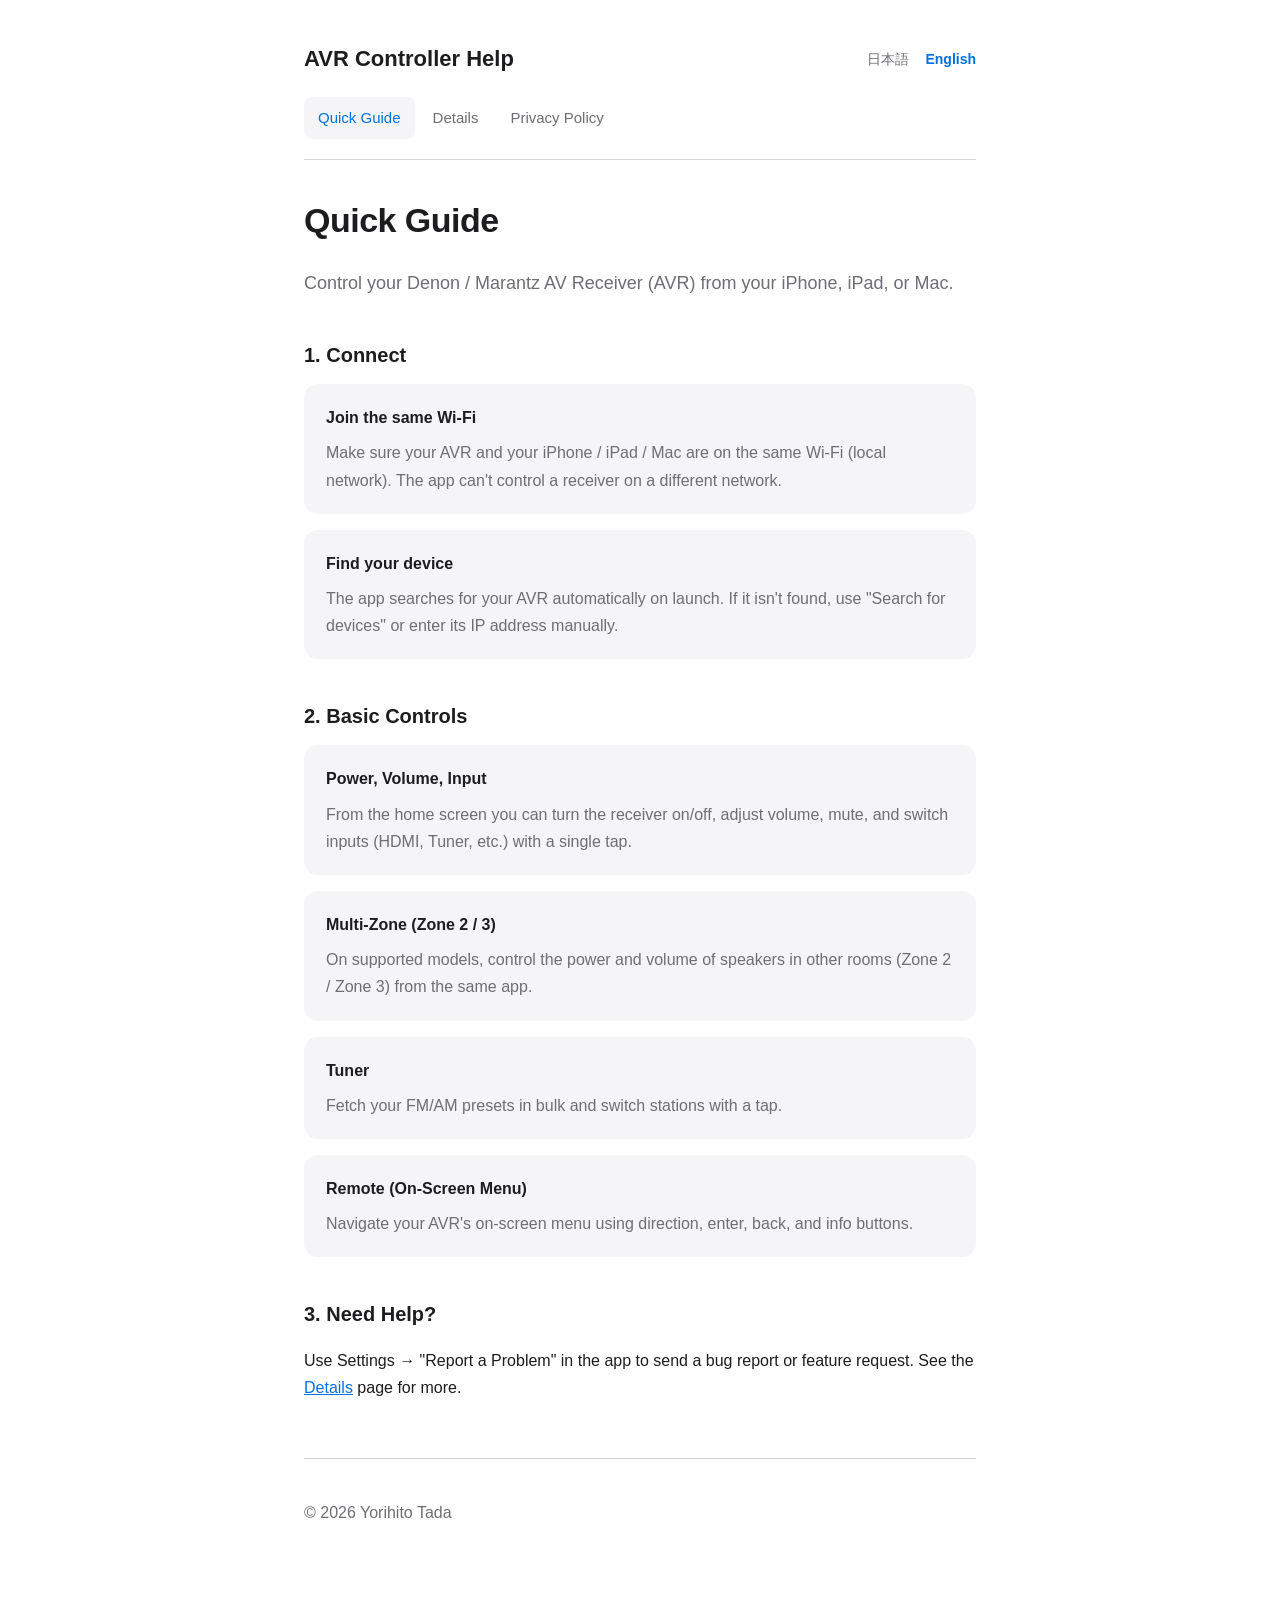
==== help/en/index.html @ dedc314e "Add help site (index/details/privacy, ja/en) with GitHub Pages deploy Replaces the raw privacy.md bl" ====
<!DOCTYPE html>
<html lang="en">
<head>
<meta charset="UTF-8">
<meta name="viewport" content="width=device-width, initial-scale=1.0">
<title>Guide - AVR Controller</title>
<link rel="stylesheet" href="../style.css">
</head>
<body>
<div class="wrap">
    <header class="site">
        <div class="title-row">
            <h1>AVR Controller Help</h1>
            <div class="lang-switch">
                <a href="../index.html">日本語</a>
                <a href="index.html" class="current">English</a>
            </div>
        </div>
        <nav class="tabs">
            <a href="index.html" class="current">Quick Guide</a>
            <a href="details.html">Details</a>
            <a href="privacy.html">Privacy Policy</a>
        </nav>
    </header>

    <h1 class="page-title">Quick Guide</h1>
    <p class="lede">Control your Denon / Marantz AV Receiver (AVR) from your iPhone, iPad, or Mac.</p>

    <h2>1. Connect</h2>
    <div class="card">
        <h3>Join the same Wi-Fi</h3>
        <p>Make sure your AVR and your iPhone / iPad / Mac are on the same Wi-Fi (local network). The app can't control a receiver on a different network.</p>
    </div>
    <div class="card">
        <h3>Find your device</h3>
        <p>The app searches for your AVR automatically on launch. If it isn't found, use "Search for devices" or enter its IP address manually.</p>
    </div>

    <h2>2. Basic Controls</h2>
    <div class="card">
        <h3>Power, Volume, Input</h3>
        <p>From the home screen you can turn the receiver on/off, adjust volume, mute, and switch inputs (HDMI, Tuner, etc.) with a single tap.</p>
    </div>
    <div class="card">
        <h3>Multi-Zone (Zone 2 / 3)</h3>
        <p>On supported models, control the power and volume of speakers in other rooms (Zone 2 / Zone 3) from the same app.</p>
    </div>
    <div class="card">
        <h3>Tuner</h3>
        <p>Fetch your FM/AM presets in bulk and switch stations with a tap.</p>
    </div>
    <div class="card">
        <h3>Remote (On-Screen Menu)</h3>
        <p>Navigate your AVR's on-screen menu using direction, enter, back, and info buttons.</p>
    </div>

    <h2>3. Need Help?</h2>
    <p>Use Settings → "Report a Problem" in the app to send a bug report or feature request. See the <a href="details.html">Details</a> page for more.</p>

    <footer class="site">
        <p>© 2026 Yorihito Tada</p>
    </footer>
</div>
</body>
</html>
---- help/style.css ----
:root {
    --bg-color: #ffffff;
    --text-color: #1d1d1f;
    --secondary-text: #6e6e73;
    --accent-color: #0071e3;
    --border-color: #d2d2d7;
    --card-bg: #f5f5f7;
}

@media (prefers-color-scheme: dark) {
    :root {
        --bg-color: #000000;
        --text-color: #f5f5f7;
        --secondary-text: #98989d;
        --accent-color: #2997ff;
        --border-color: #303032;
        --card-bg: #1c1c1e;
    }
}

* {
    box-sizing: border-box;
}

body {
    font-family: -apple-system, BlinkMacSystemFont, "Hiragino Sans", "Segoe UI", Roboto, Helvetica, Arial, sans-serif;
    background-color: var(--bg-color);
    color: var(--text-color);
    line-height: 1.7;
    margin: 0;
    padding: 0;
}

.wrap {
    max-width: 720px;
    margin: 0 auto;
    padding: 0 24px 96px;
}

header.site {
    padding: 40px 0 20px;
    border-bottom: 1px solid var(--border-color);
    margin-bottom: 32px;
}

header.site .title-row {
    display: flex;
    align-items: center;
    justify-content: space-between;
    flex-wrap: wrap;
    gap: 12px;
}

header.site h1 {
    font-size: 22px;
    font-weight: 700;
    margin: 0;
}

.lang-switch a {
    color: var(--secondary-text);
    text-decoration: none;
    font-size: 14px;
    margin-left: 12px;
}

.lang-switch a.current {
    color: var(--accent-color);
    font-weight: 600;
}

nav.tabs {
    display: flex;
    gap: 4px;
    margin-top: 20px;
}

nav.tabs a {
    text-decoration: none;
    color: var(--secondary-text);
    font-size: 15px;
    font-weight: 500;
    padding: 8px 14px;
    border-radius: 8px;
}

nav.tabs a.current {
    color: var(--accent-color);
    background: var(--card-bg);
}

h2 {
    font-size: 20px;
    font-weight: 700;
    margin-top: 40px;
    margin-bottom: 12px;
}

h1.page-title {
    font-size: 34px;
    font-weight: 700;
    letter-spacing: -0.015em;
    margin: 0 0 8px;
}

p.lede {
    font-size: 18px;
    color: var(--secondary-text);
    margin-bottom: 32px;
}

p, li {
    font-size: 16px;
}

.card {
    background: var(--card-bg);
    border-radius: 14px;
    padding: 20px 22px;
    margin-bottom: 16px;
}

.card h3 {
    margin: 0 0 8px;
    font-size: 16px;
}

.card p {
    margin: 0;
    color: var(--secondary-text);
}

a {
    color: var(--accent-color);
}

.contact-box {
    margin-top: 48px;
    padding-top: 24px;
    border-top: 1px solid var(--border-color);
}

.effective-date {
    font-size: 13px;
    color: var(--secondary-text);
    margin-top: 12px;
}

footer.site {
    margin-top: 56px;
    padding-top: 24px;
    border-top: 1px solid var(--border-color);
    color: var(--secondary-text);
    font-size: 13px;
}
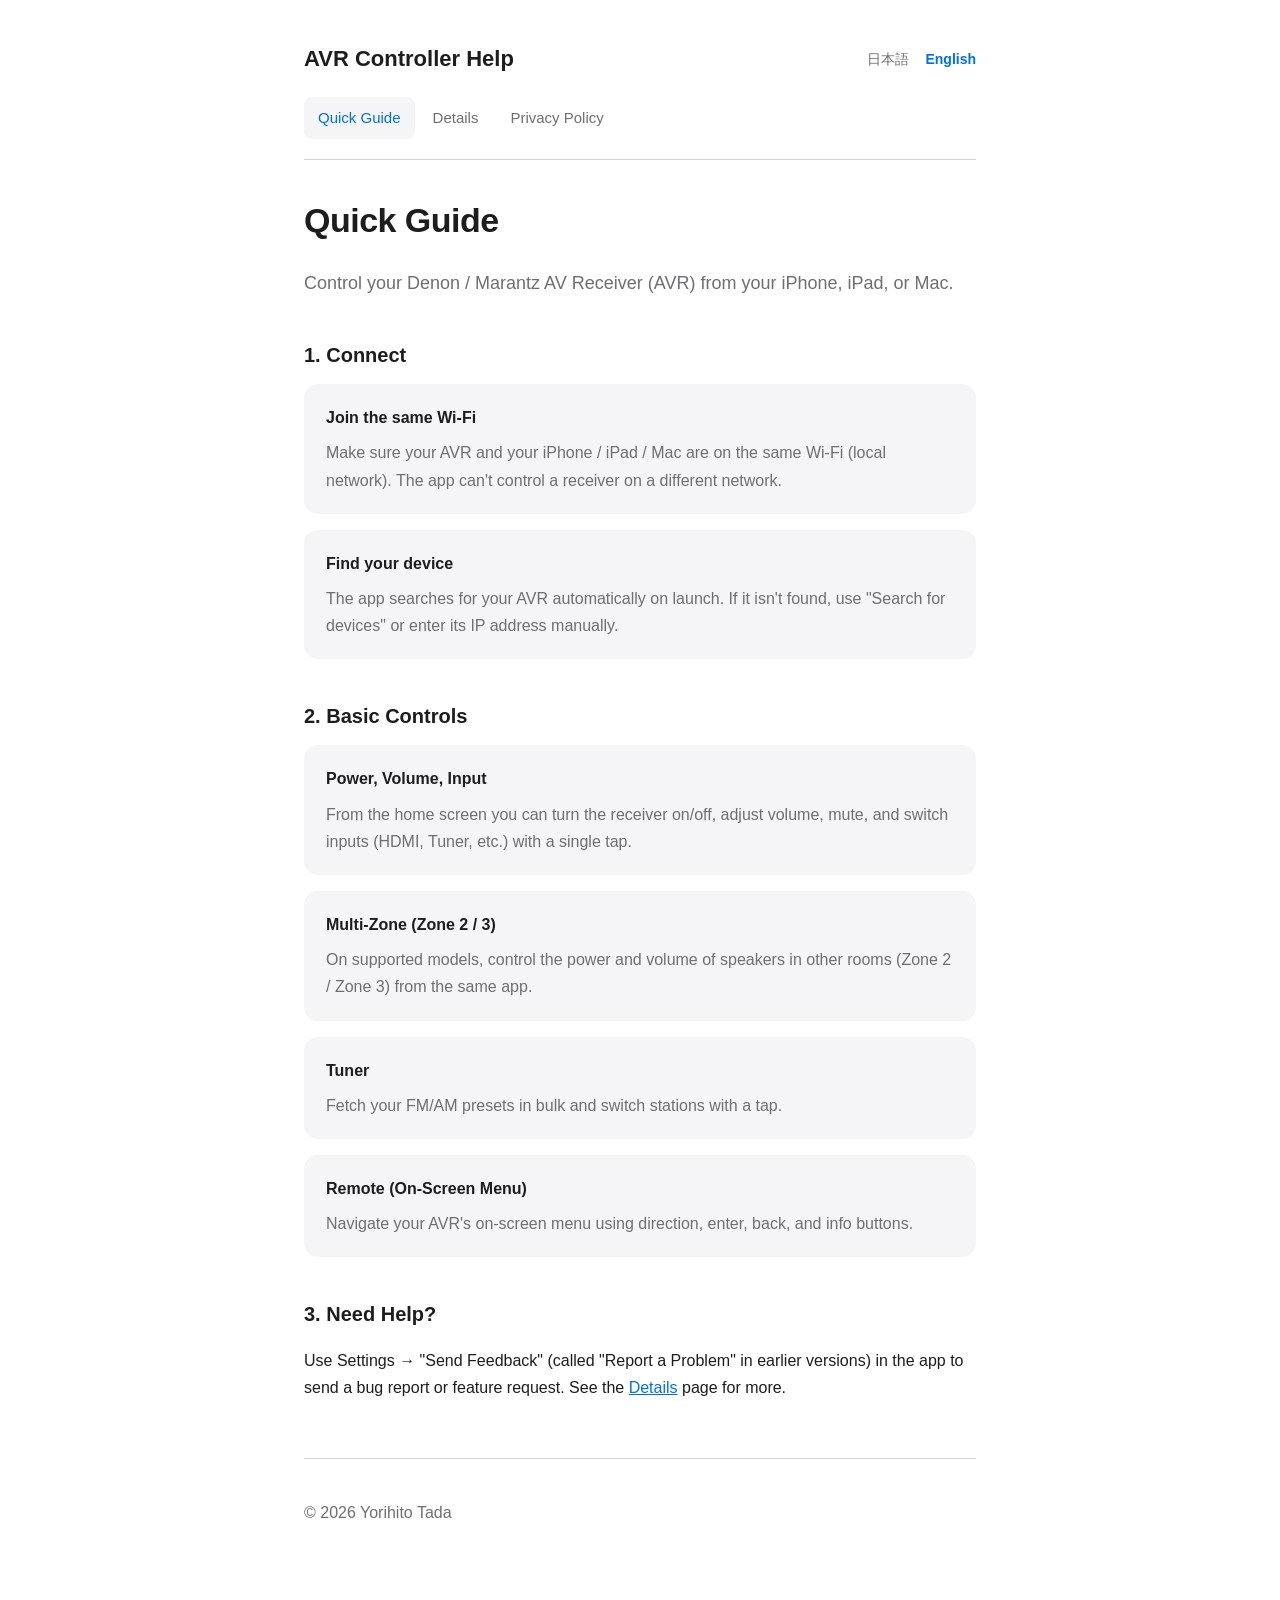
==== commit 14f9ca8b: "Rename the report entry to invite feature requests too The form already offered bug / feature reques" ====
--- a/help/en/index.html
+++ b/help/en/index.html
@@ -55,7 +55,7 @@
     </div>
 
     <h2>3. Need Help?</h2>
-    <p>Use Settings → "Report a Problem" in the app to send a bug report or feature request. See the <a href="details.html">Details</a> page for more.</p>
+    <p>Use Settings → "Send Feedback" (called "Report a Problem" in earlier versions) in the app to send a bug report or feature request. See the <a href="details.html">Details</a> page for more.</p>
 
     <footer class="site">
         <p>© 2026 Yorihito Tada</p>
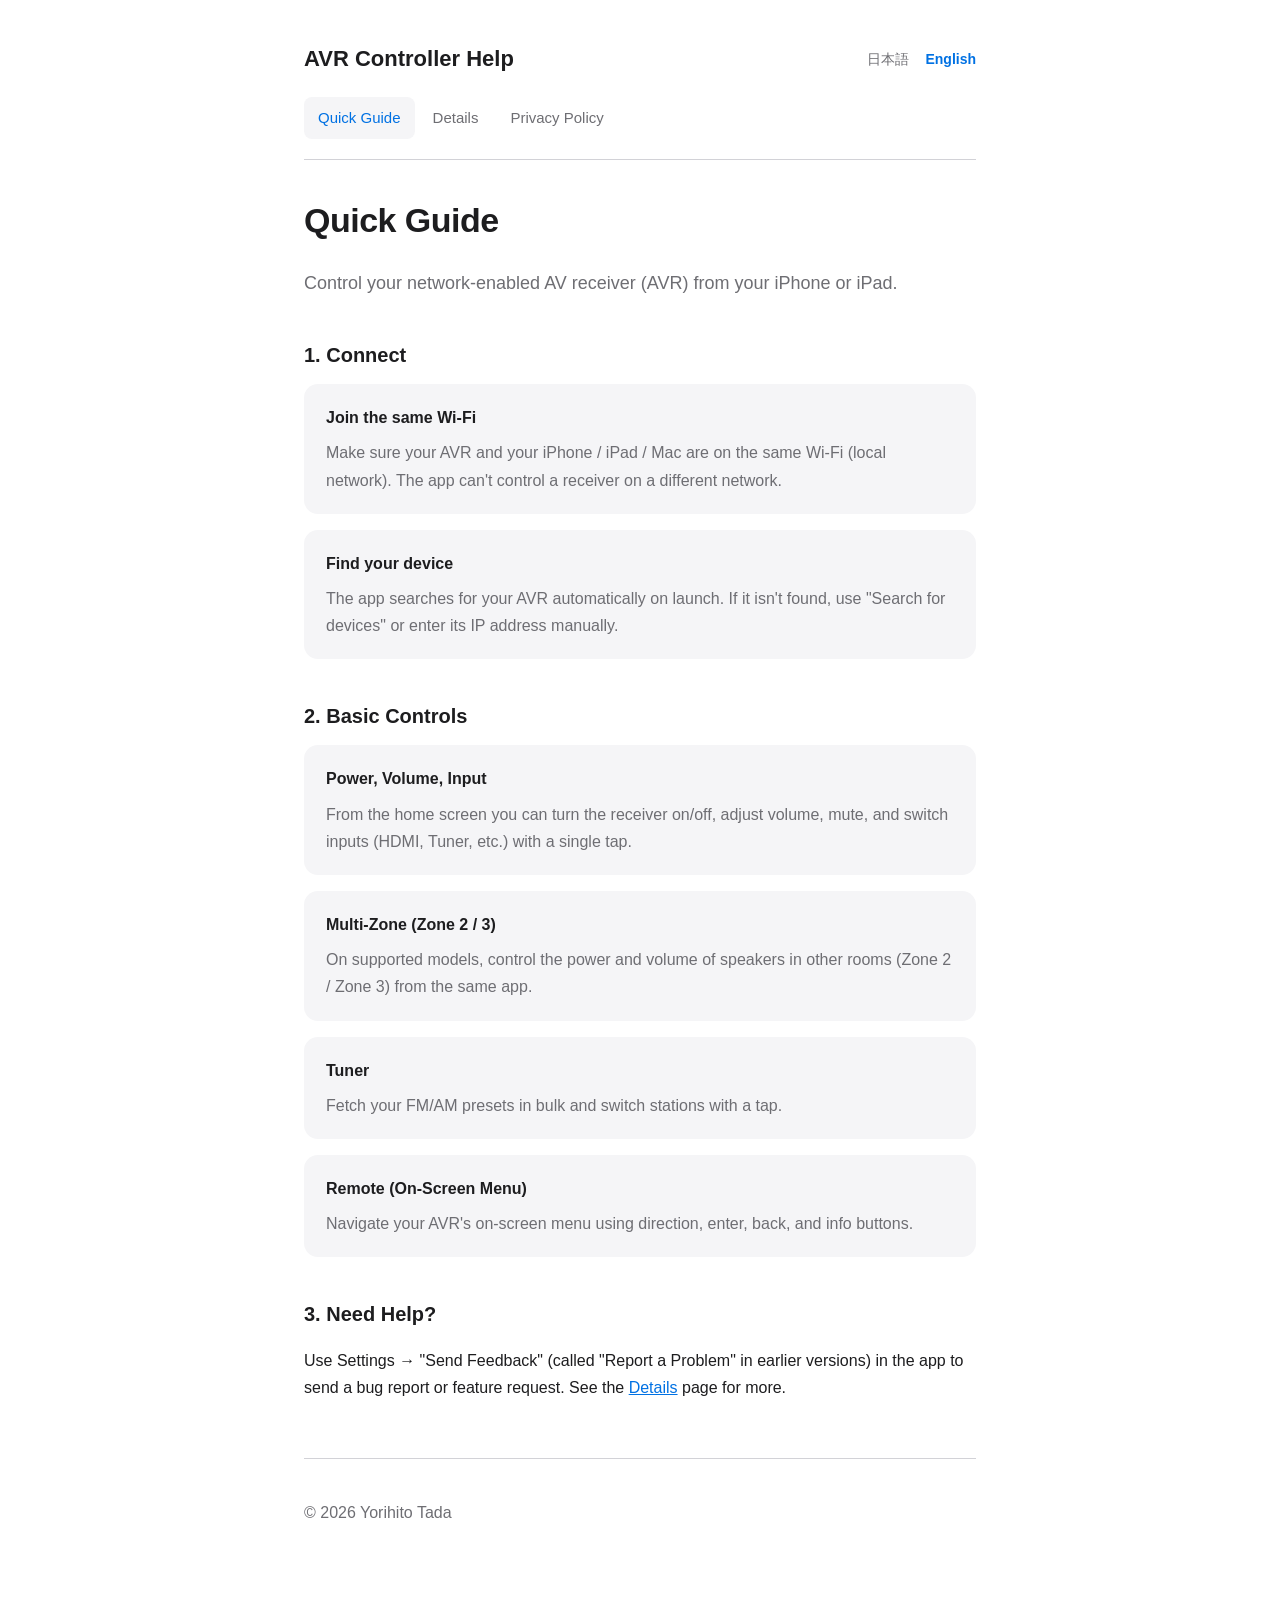
==== commit 4027c3c2: "Remove the receiver maker's name from the app and store metadata App Review rejected 1.1.0 (167) und" ====
--- a/help/en/index.html
+++ b/help/en/index.html
@@ -24,7 +24,7 @@
     </header>
 
     <h1 class="page-title">Quick Guide</h1>
-    <p class="lede">Control your Denon / Marantz AV Receiver (AVR) from your iPhone, iPad, or Mac.</p>
+    <p class="lede">Control your network-enabled AV receiver (AVR) from your iPhone or iPad.</p>
 
     <h2>1. Connect</h2>
     <div class="card">
